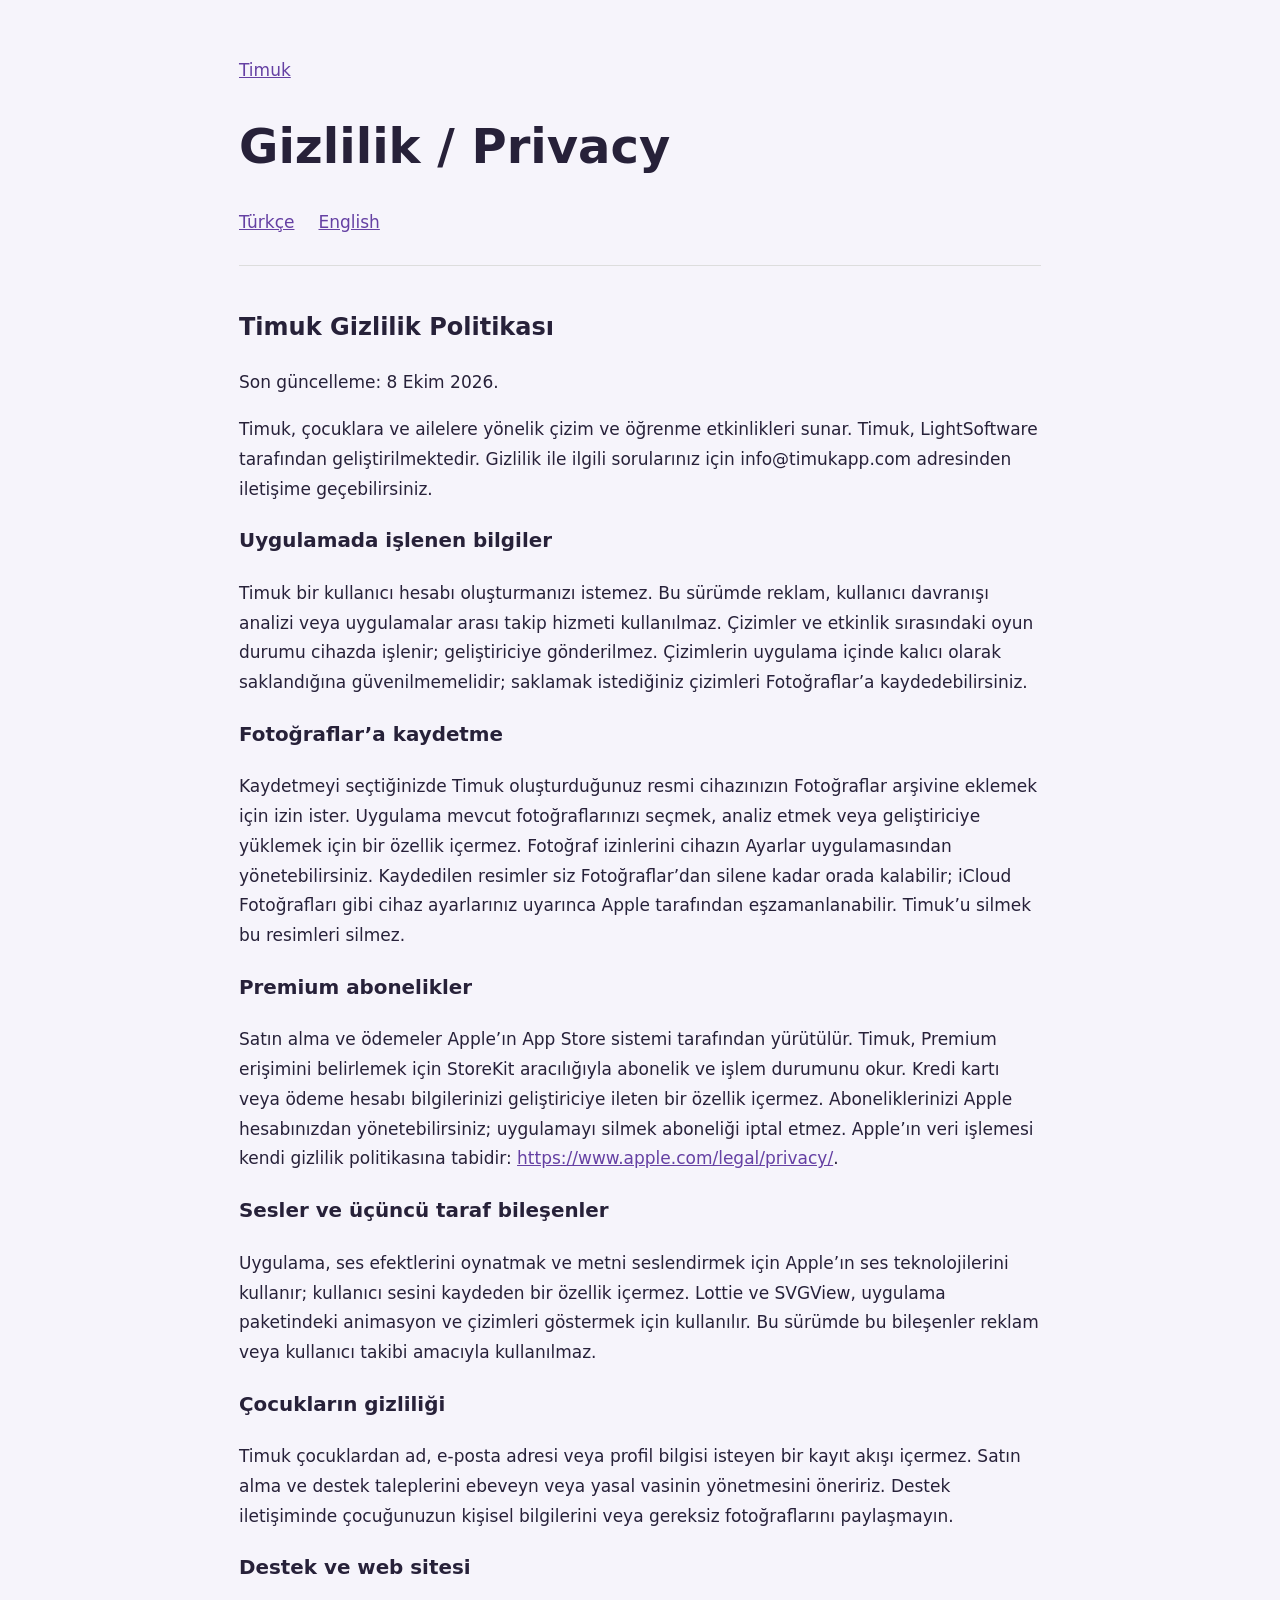
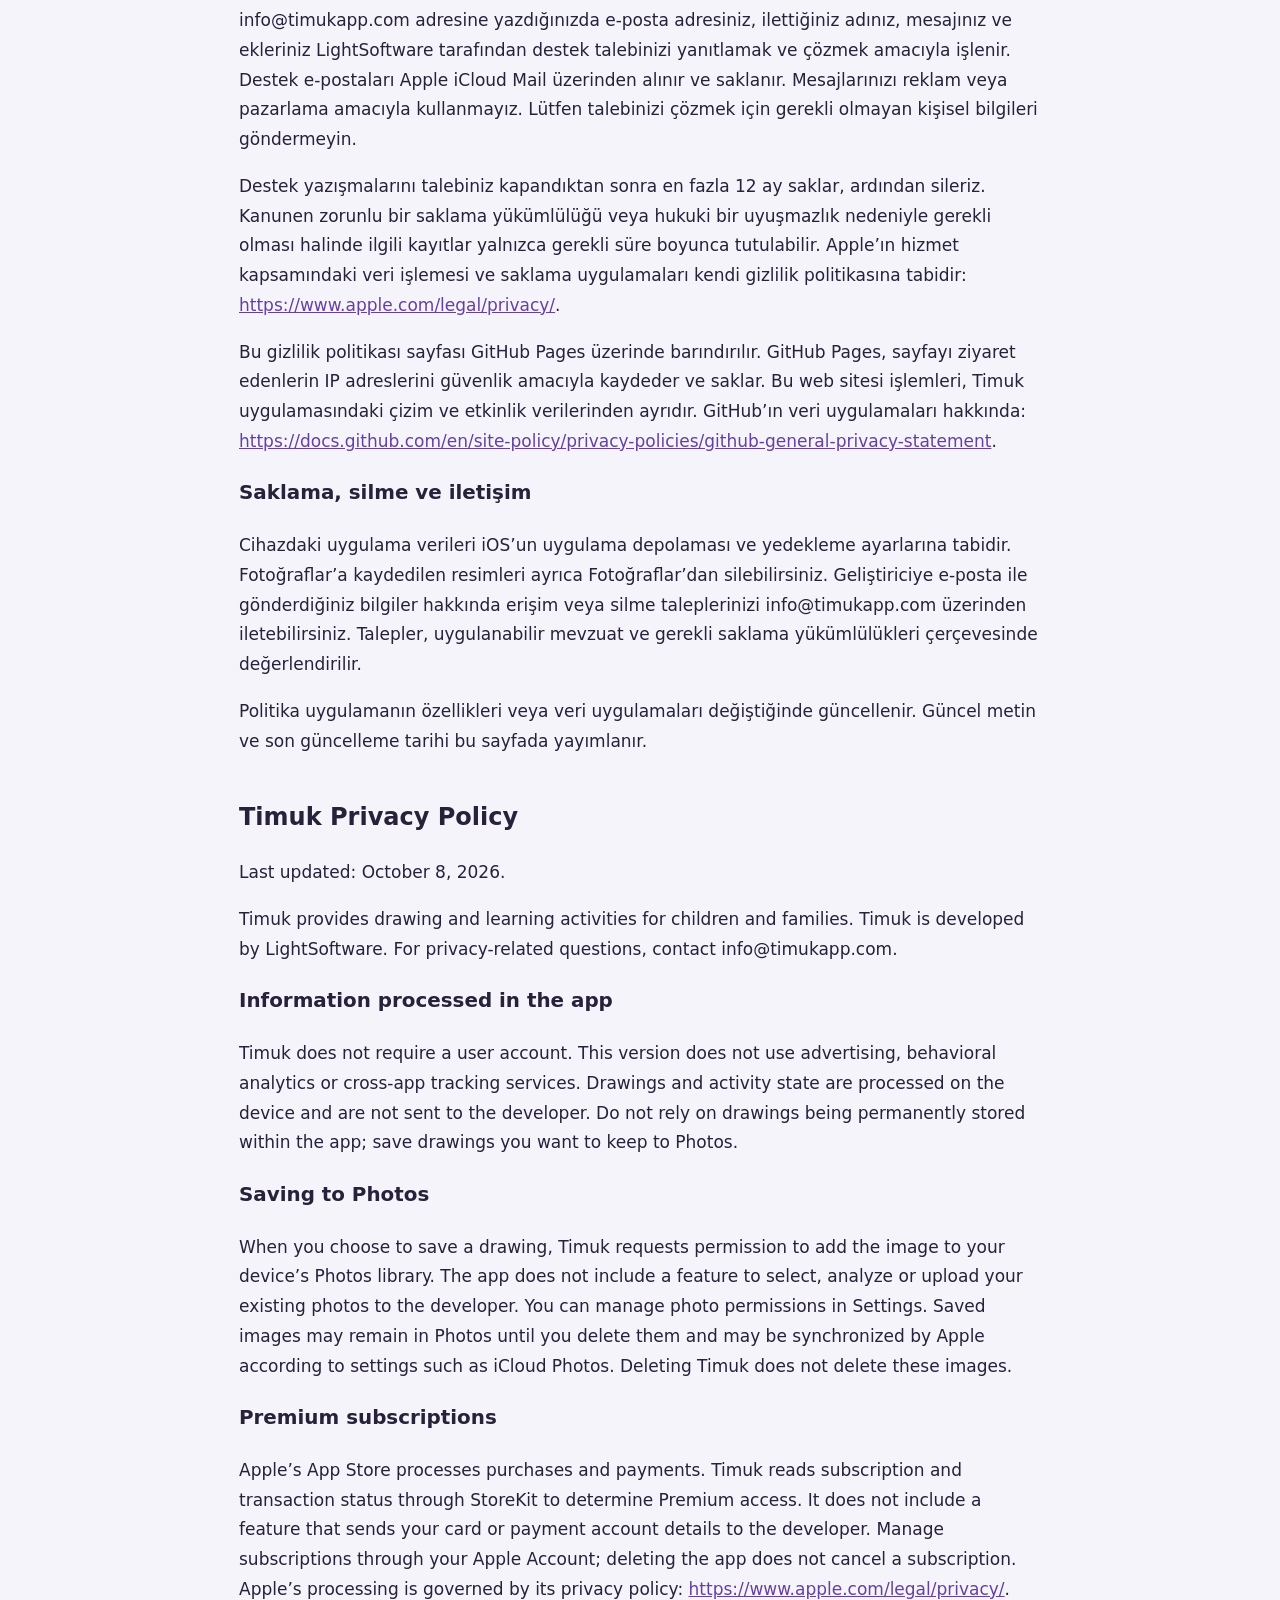
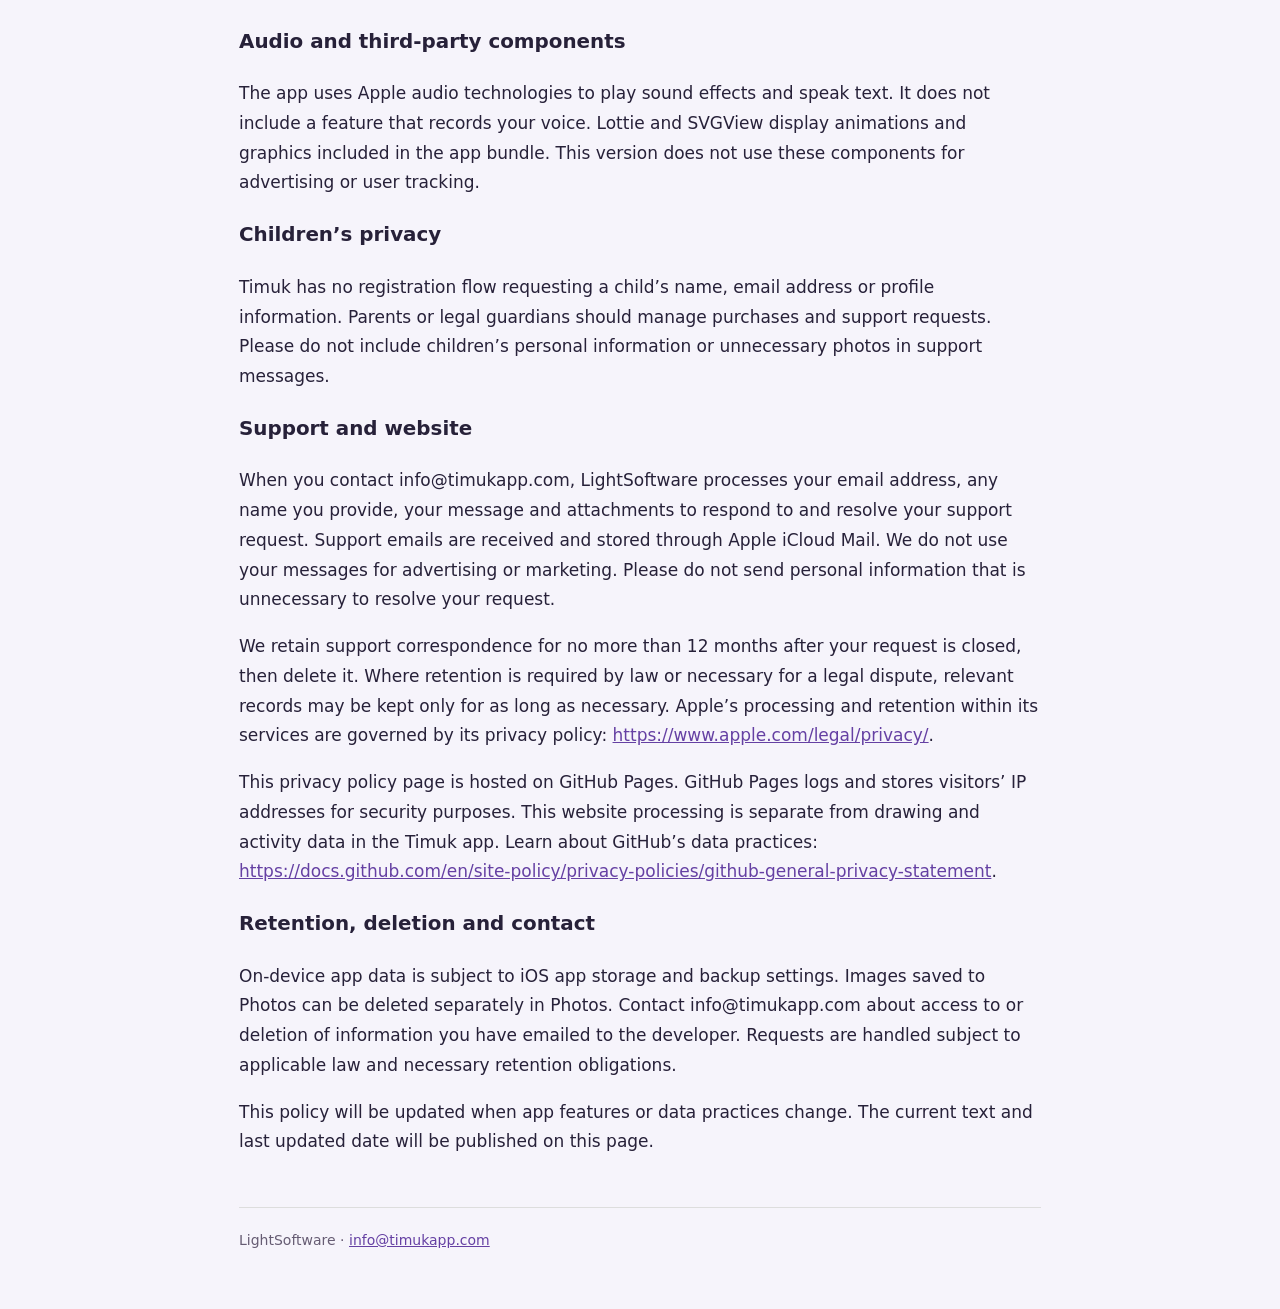
==== privacy/index.html @ cdafd4f1 "Add files via upload" ====
<!doctype html>
<html lang="tr"><head><meta charset="utf-8"><meta name="viewport" content="width=device-width,initial-scale=1"><title>Timuk Gizlilik Politikası / Privacy Policy</title><link rel="stylesheet" href="../style.css"></head><body><main><header><a href="../">Timuk</a><h1>Gizlilik / Privacy</h1><nav aria-label="Language"><a href="#turkce" lang="tr">Türkçe</a><a href="#english" lang="en">English</a></nav></header><section id="turkce" lang="tr"><h2>Timuk Gizlilik Politikası</h2>
<p>Son güncelleme: 8 Ekim 2026.</p>
<p>Timuk, çocuklara ve ailelere yönelik çizim ve öğrenme etkinlikleri sunar. Timuk, LightSoftware tarafından geliştirilmektedir. Gizlilik ile ilgili sorularınız için info@timukapp.com adresinden iletişime geçebilirsiniz.</p>
<h3>Uygulamada işlenen bilgiler</h3>
<p>Timuk bir kullanıcı hesabı oluşturmanızı istemez. Bu sürümde reklam, kullanıcı davranışı analizi veya uygulamalar arası takip hizmeti kullanılmaz. Çizimler ve etkinlik sırasındaki oyun durumu cihazda işlenir; geliştiriciye gönderilmez. Çizimlerin uygulama içinde kalıcı olarak saklandığına güvenilmemelidir; saklamak istediğiniz çizimleri Fotoğraflar’a kaydedebilirsiniz.</p>
<h3>Fotoğraflar’a kaydetme</h3>
<p>Kaydetmeyi seçtiğinizde Timuk oluşturduğunuz resmi cihazınızın Fotoğraflar arşivine eklemek için izin ister. Uygulama mevcut fotoğraflarınızı seçmek, analiz etmek veya geliştiriciye yüklemek için bir özellik içermez. Fotoğraf izinlerini cihazın Ayarlar uygulamasından yönetebilirsiniz. Kaydedilen resimler siz Fotoğraflar’dan silene kadar orada kalabilir; iCloud Fotoğrafları gibi cihaz ayarlarınız uyarınca Apple tarafından eşzamanlanabilir. Timuk’u silmek bu resimleri silmez.</p>
<h3>Premium abonelikler</h3>
<p>Satın alma ve ödemeler Apple’ın App Store sistemi tarafından yürütülür. Timuk, Premium erişimini belirlemek için StoreKit aracılığıyla abonelik ve işlem durumunu okur. Kredi kartı veya ödeme hesabı bilgilerinizi geliştiriciye ileten bir özellik içermez. Aboneliklerinizi Apple hesabınızdan yönetebilirsiniz; uygulamayı silmek aboneliği iptal etmez. Apple’ın veri işlemesi kendi gizlilik politikasına tabidir: <a href="https://www.apple.com/legal/privacy/">https://www.apple.com/legal/privacy/</a>.</p>
<h3>Sesler ve üçüncü taraf bileşenler</h3>
<p>Uygulama, ses efektlerini oynatmak ve metni seslendirmek için Apple’ın ses teknolojilerini kullanır; kullanıcı sesini kaydeden bir özellik içermez. Lottie ve SVGView, uygulama paketindeki animasyon ve çizimleri göstermek için kullanılır. Bu sürümde bu bileşenler reklam veya kullanıcı takibi amacıyla kullanılmaz.</p>
<h3>Çocukların gizliliği</h3>
<p>Timuk çocuklardan ad, e-posta adresi veya profil bilgisi isteyen bir kayıt akışı içermez. Satın alma ve destek taleplerini ebeveyn veya yasal vasinin yönetmesini öneririz. Destek iletişiminde çocuğunuzun kişisel bilgilerini veya gereksiz fotoğraflarını paylaşmayın.</p>
<h3>Destek ve web sitesi</h3>
<p>info@timukapp.com adresine yazdığınızda e-posta adresiniz, ilettiğiniz adınız, mesajınız ve ekleriniz LightSoftware tarafından destek talebinizi yanıtlamak ve çözmek amacıyla işlenir. Destek e-postaları Apple iCloud Mail üzerinden alınır ve saklanır. Mesajlarınızı reklam veya pazarlama amacıyla kullanmayız. Lütfen talebinizi çözmek için gerekli olmayan kişisel bilgileri göndermeyin.</p>
<p>Destek yazışmalarını talebiniz kapandıktan sonra en fazla 12 ay saklar, ardından sileriz. Kanunen zorunlu bir saklama yükümlülüğü veya hukuki bir uyuşmazlık nedeniyle gerekli olması halinde ilgili kayıtlar yalnızca gerekli süre boyunca tutulabilir. Apple’ın hizmet kapsamındaki veri işlemesi ve saklama uygulamaları kendi gizlilik politikasına tabidir: <a href="https://www.apple.com/legal/privacy/">https://www.apple.com/legal/privacy/</a>.</p>
<p>Bu gizlilik politikası sayfası GitHub Pages üzerinde barındırılır. GitHub Pages, sayfayı ziyaret edenlerin IP adreslerini güvenlik amacıyla kaydeder ve saklar. Bu web sitesi işlemleri, Timuk uygulamasındaki çizim ve etkinlik verilerinden ayrıdır. GitHub’ın veri uygulamaları hakkında: <a href="https://docs.github.com/en/site-policy/privacy-policies/github-general-privacy-statement">https://docs.github.com/en/site-policy/privacy-policies/github-general-privacy-statement</a>.</p>
<h3>Saklama, silme ve iletişim</h3>
<p>Cihazdaki uygulama verileri iOS’un uygulama depolaması ve yedekleme ayarlarına tabidir. Fotoğraflar’a kaydedilen resimleri ayrıca Fotoğraflar’dan silebilirsiniz. Geliştiriciye e-posta ile gönderdiğiniz bilgiler hakkında erişim veya silme taleplerinizi info@timukapp.com üzerinden iletebilirsiniz. Talepler, uygulanabilir mevzuat ve gerekli saklama yükümlülükleri çerçevesinde değerlendirilir.</p>
<p>Politika uygulamanın özellikleri veya veri uygulamaları değiştiğinde güncellenir. Güncel metin ve son güncelleme tarihi bu sayfada yayımlanır.</p></section><section id="english" lang="en"><h2>Timuk Privacy Policy</h2>
<p>Last updated: October 8, 2026.</p>
<p>Timuk provides drawing and learning activities for children and families. Timuk is developed by LightSoftware. For privacy-related questions, contact info@timukapp.com.</p>
<h3>Information processed in the app</h3>
<p>Timuk does not require a user account. This version does not use advertising, behavioral analytics or cross-app tracking services. Drawings and activity state are processed on the device and are not sent to the developer. Do not rely on drawings being permanently stored within the app; save drawings you want to keep to Photos.</p>
<h3>Saving to Photos</h3>
<p>When you choose to save a drawing, Timuk requests permission to add the image to your device’s Photos library. The app does not include a feature to select, analyze or upload your existing photos to the developer. You can manage photo permissions in Settings. Saved images may remain in Photos until you delete them and may be synchronized by Apple according to settings such as iCloud Photos. Deleting Timuk does not delete these images.</p>
<h3>Premium subscriptions</h3>
<p>Apple’s App Store processes purchases and payments. Timuk reads subscription and transaction status through StoreKit to determine Premium access. It does not include a feature that sends your card or payment account details to the developer. Manage subscriptions through your Apple Account; deleting the app does not cancel a subscription. Apple’s processing is governed by its privacy policy: <a href="https://www.apple.com/legal/privacy/">https://www.apple.com/legal/privacy/</a>.</p>
<h3>Audio and third-party components</h3>
<p>The app uses Apple audio technologies to play sound effects and speak text. It does not include a feature that records your voice. Lottie and SVGView display animations and graphics included in the app bundle. This version does not use these components for advertising or user tracking.</p>
<h3>Children’s privacy</h3>
<p>Timuk has no registration flow requesting a child’s name, email address or profile information. Parents or legal guardians should manage purchases and support requests. Please do not include children’s personal information or unnecessary photos in support messages.</p>
<h3>Support and website</h3>
<p>When you contact info@timukapp.com, LightSoftware processes your email address, any name you provide, your message and attachments to respond to and resolve your support request. Support emails are received and stored through Apple iCloud Mail. We do not use your messages for advertising or marketing. Please do not send personal information that is unnecessary to resolve your request.</p>
<p>We retain support correspondence for no more than 12 months after your request is closed, then delete it. Where retention is required by law or necessary for a legal dispute, relevant records may be kept only for as long as necessary. Apple’s processing and retention within its services are governed by its privacy policy: <a href="https://www.apple.com/legal/privacy/">https://www.apple.com/legal/privacy/</a>.</p>
<p>This privacy policy page is hosted on GitHub Pages. GitHub Pages logs and stores visitors’ IP addresses for security purposes. This website processing is separate from drawing and activity data in the Timuk app. Learn about GitHub’s data practices: <a href="https://docs.github.com/en/site-policy/privacy-policies/github-general-privacy-statement">https://docs.github.com/en/site-policy/privacy-policies/github-general-privacy-statement</a>.</p>
<h3>Retention, deletion and contact</h3>
<p>On-device app data is subject to iOS app storage and backup settings. Images saved to Photos can be deleted separately in Photos. Contact info@timukapp.com about access to or deletion of information you have emailed to the developer. Requests are handled subject to applicable law and necessary retention obligations.</p>
<p>This policy will be updated when app features or data practices change. The current text and last updated date will be published on this page.</p></section><footer>LightSoftware · <a href="mailto:info@timukapp.com">info@timukapp.com</a></footer></main></body></html>
---- style.css ----
*{box-sizing:border-box}body{margin:0;background:#f6f4fb;color:#272139;font:17px/1.75 system-ui,-apple-system,sans-serif}main{max-width:850px;margin:auto;padding:56px 24px}nav{display:flex;gap:24px;flex-wrap:wrap}a{color:#6540a3;overflow-wrap:anywhere}h1{font-size:clamp(32px,6vw,48px);line-height:1.2}h2{font-size:24px;margin-top:36px}header{padding-bottom:28px;border-bottom:1px solid #ddd}section{margin-top:40px}footer{margin-top:50px;border-top:1px solid #ddd;padding-top:20px;font-size:14px;color:#665c73}.brand{font-weight:800;letter-spacing:.04em}.button{display:inline-block;background:#6540a3;color:white;padding:12px 22px;border-radius:12px;text-decoration:none}
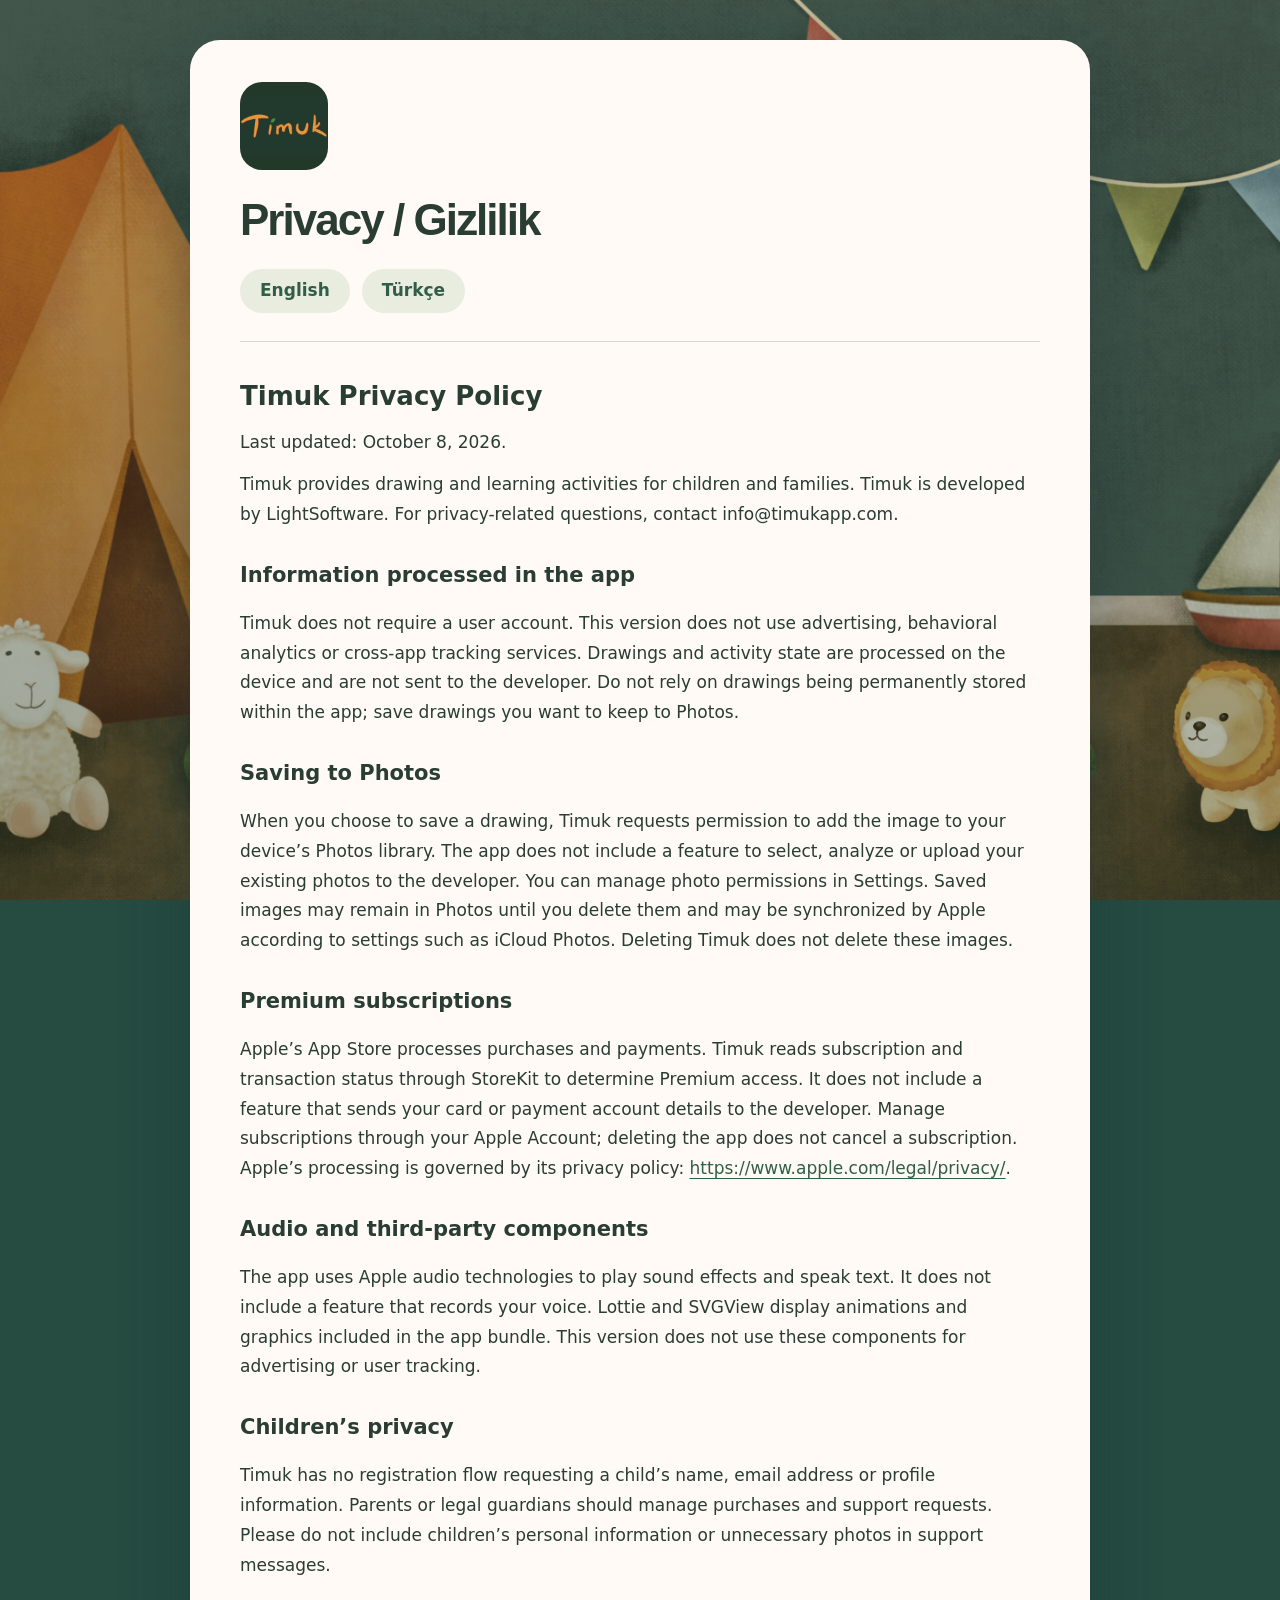
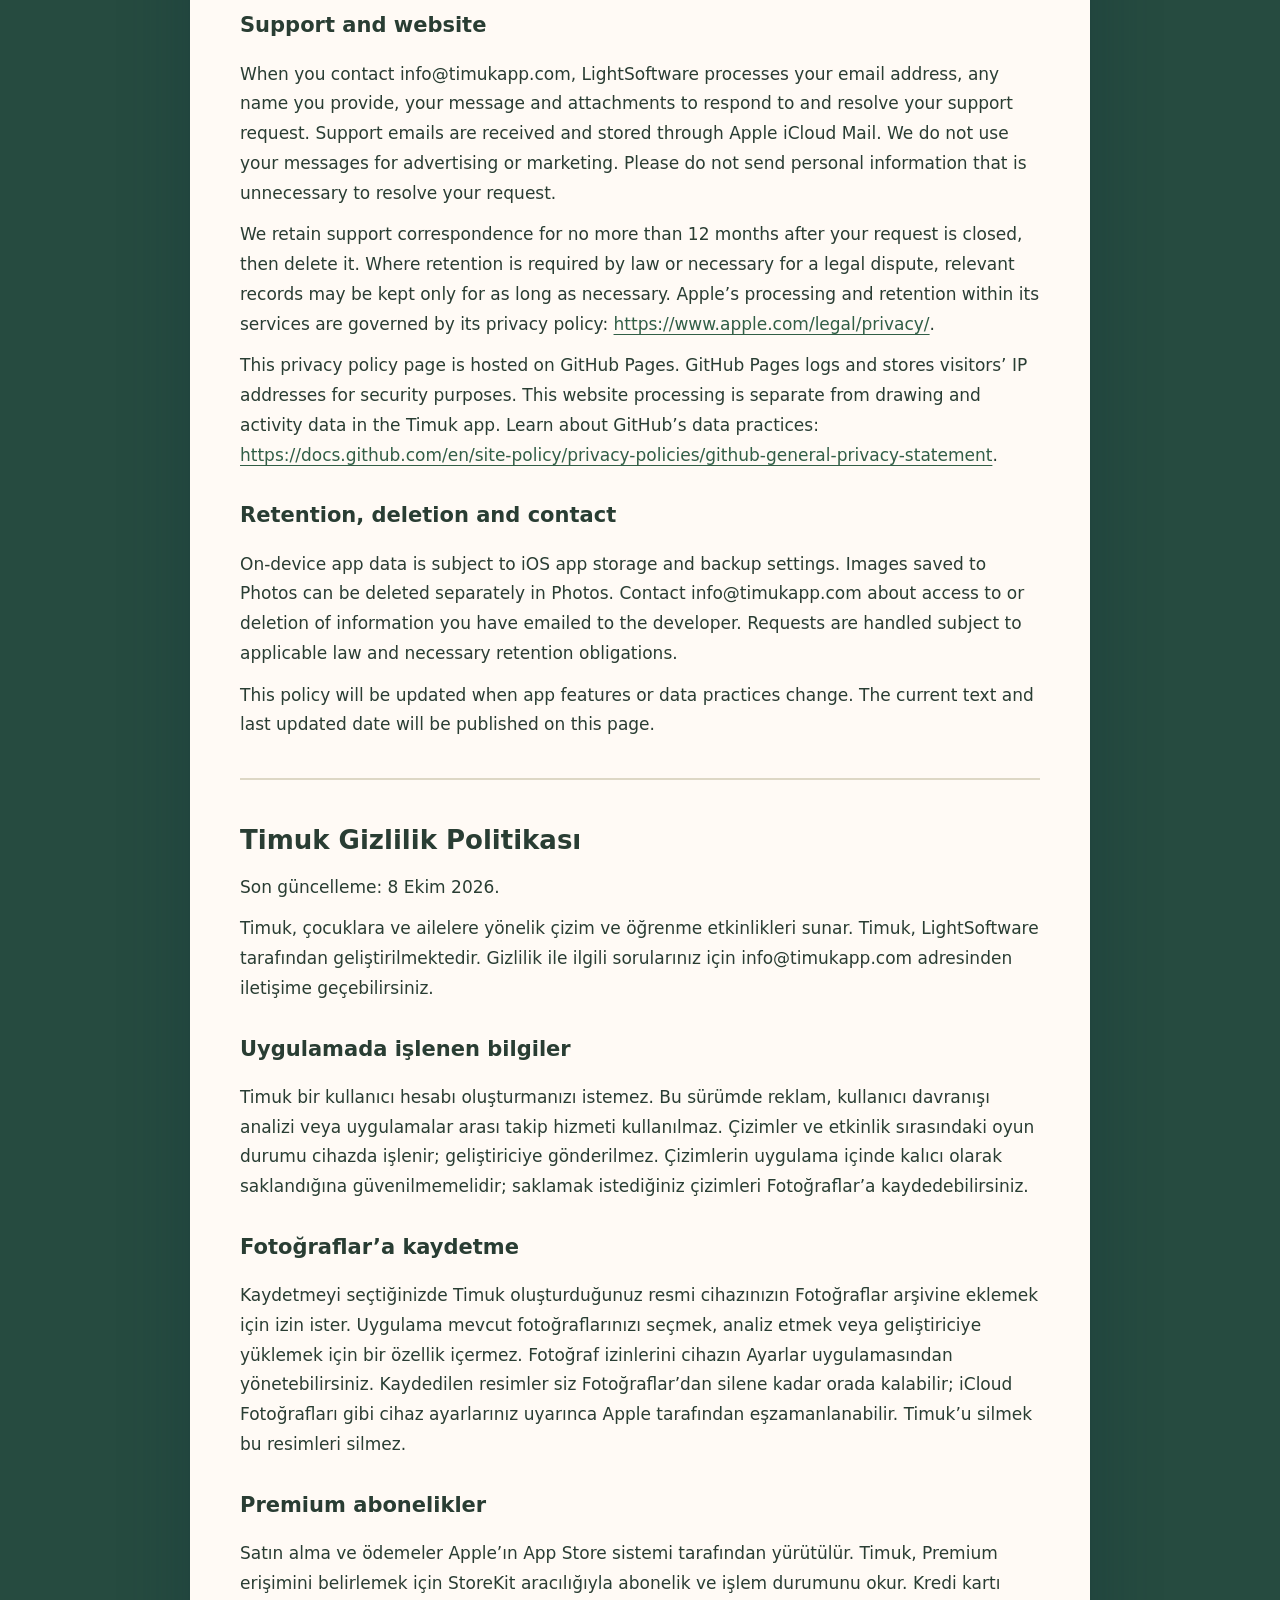
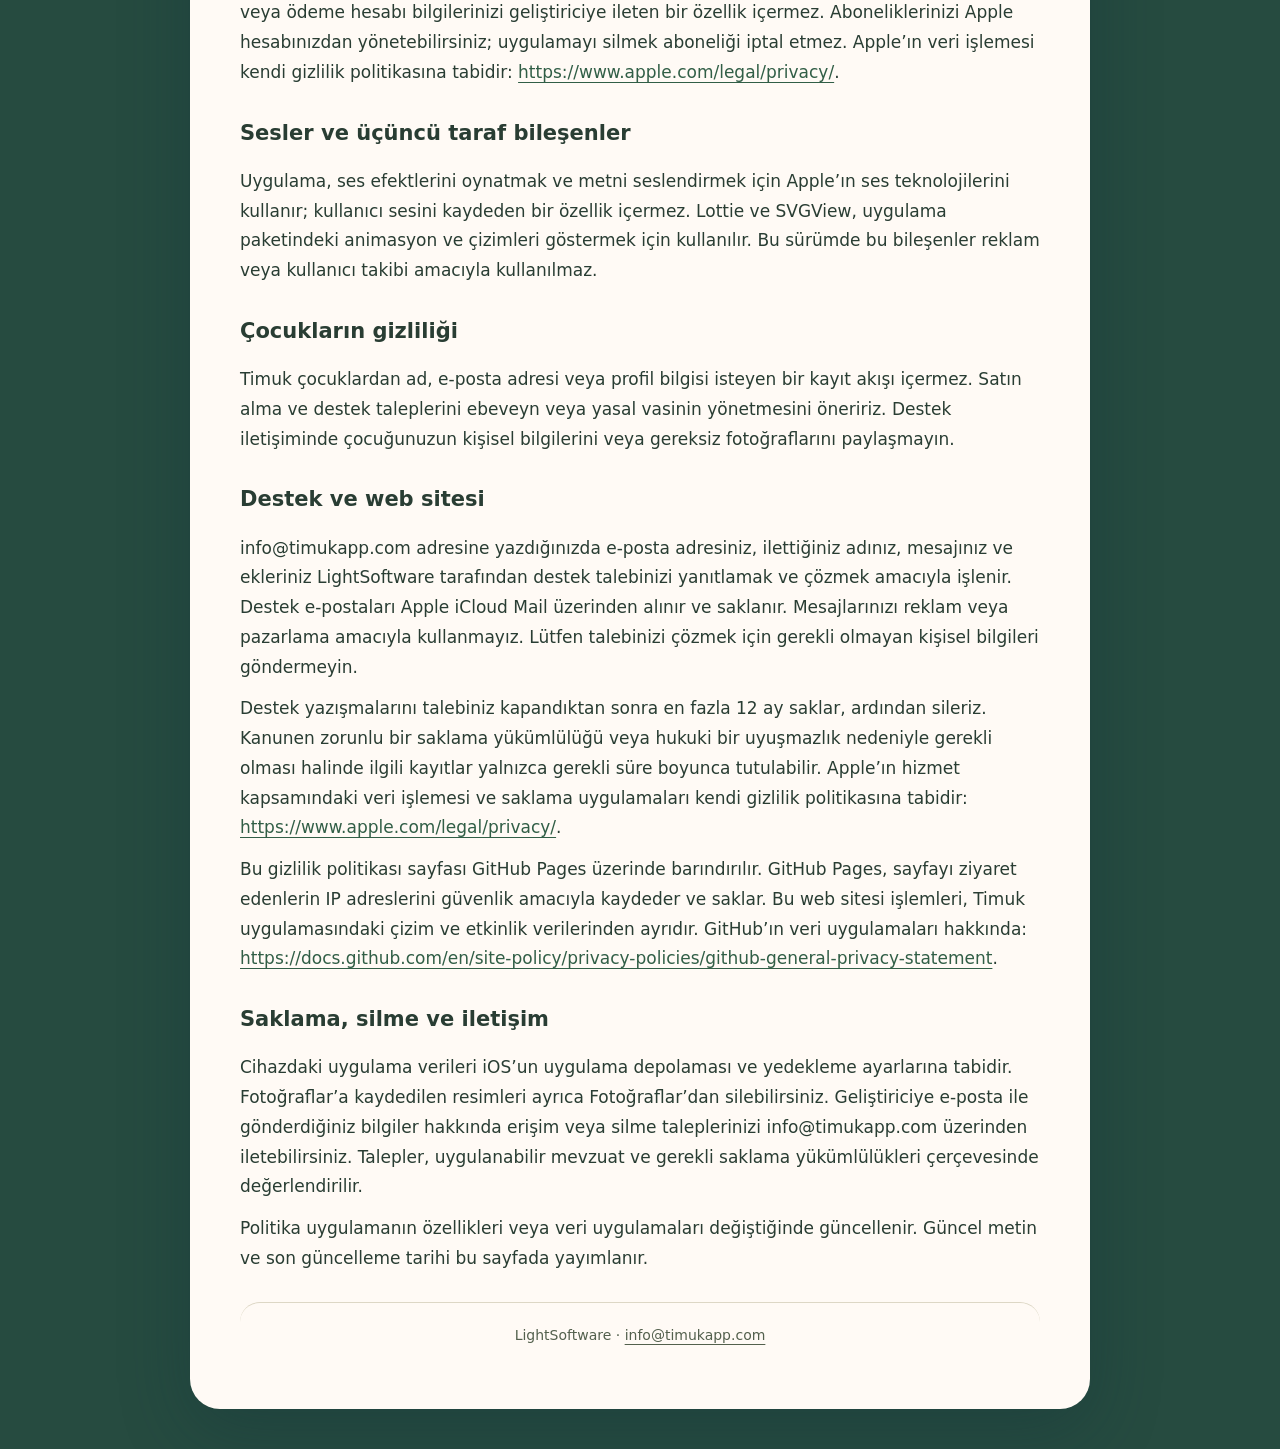
==== commit 4fdd8d01: "Update Timuk website branding." ====
--- a/privacy/index.html
+++ b/privacy/index.html
@@ -1,5 +1,24 @@
 <!doctype html>
-<html lang="tr"><head><meta charset="utf-8"><meta name="viewport" content="width=device-width,initial-scale=1"><title>Timuk Gizlilik Politikası / Privacy Policy</title><link rel="stylesheet" href="../style.css"></head><body><main><header><a href="../">Timuk</a><h1>Gizlilik / Privacy</h1><nav aria-label="Language"><a href="#turkce" lang="tr">Türkçe</a><a href="#english" lang="en">English</a></nav></header><section id="turkce" lang="tr"><h2>Timuk Gizlilik Politikası</h2>
+<html lang="en"><head><meta charset="utf-8"><meta name="viewport" content="width=device-width,initial-scale=1"><link rel="icon" href="../assets/timuk-logo.jpg"><title>Timuk Privacy Policy / Gizlilik Politikası</title><link rel="stylesheet" href="../style.css"></head><body class="policy"><main><header><a class="logo-link" href="../"><img src="../assets/timuk-logo.jpg" alt="Timuk home / ana sayfa" width="88" height="88"></a><h1>Privacy / <span lang="tr">Gizlilik</span></h1><nav aria-label="Language"><a href="#english" lang="en">English</a><a href="#turkce" lang="tr">Türkçe</a></nav></header><section id="english" lang="en"><h2>Timuk Privacy Policy</h2>
+<p>Last updated: October 8, 2026.</p>
+<p>Timuk provides drawing and learning activities for children and families. Timuk is developed by LightSoftware. For privacy-related questions, contact info@timukapp.com.</p>
+<h3>Information processed in the app</h3>
+<p>Timuk does not require a user account. This version does not use advertising, behavioral analytics or cross-app tracking services. Drawings and activity state are processed on the device and are not sent to the developer. Do not rely on drawings being permanently stored within the app; save drawings you want to keep to Photos.</p>
+<h3>Saving to Photos</h3>
+<p>When you choose to save a drawing, Timuk requests permission to add the image to your device’s Photos library. The app does not include a feature to select, analyze or upload your existing photos to the developer. You can manage photo permissions in Settings. Saved images may remain in Photos until you delete them and may be synchronized by Apple according to settings such as iCloud Photos. Deleting Timuk does not delete these images.</p>
+<h3>Premium subscriptions</h3>
+<p>Apple’s App Store processes purchases and payments. Timuk reads subscription and transaction status through StoreKit to determine Premium access. It does not include a feature that sends your card or payment account details to the developer. Manage subscriptions through your Apple Account; deleting the app does not cancel a subscription. Apple’s processing is governed by its privacy policy: <a href="https://www.apple.com/legal/privacy/">https://www.apple.com/legal/privacy/</a>.</p>
+<h3>Audio and third-party components</h3>
+<p>The app uses Apple audio technologies to play sound effects and speak text. It does not include a feature that records your voice. Lottie and SVGView display animations and graphics included in the app bundle. This version does not use these components for advertising or user tracking.</p>
+<h3>Children’s privacy</h3>
+<p>Timuk has no registration flow requesting a child’s name, email address or profile information. Parents or legal guardians should manage purchases and support requests. Please do not include children’s personal information or unnecessary photos in support messages.</p>
+<h3>Support and website</h3>
+<p>When you contact info@timukapp.com, LightSoftware processes your email address, any name you provide, your message and attachments to respond to and resolve your support request. Support emails are received and stored through Apple iCloud Mail. We do not use your messages for advertising or marketing. Please do not send personal information that is unnecessary to resolve your request.</p>
+<p>We retain support correspondence for no more than 12 months after your request is closed, then delete it. Where retention is required by law or necessary for a legal dispute, relevant records may be kept only for as long as necessary. Apple’s processing and retention within its services are governed by its privacy policy: <a href="https://www.apple.com/legal/privacy/">https://www.apple.com/legal/privacy/</a>.</p>
+<p>This privacy policy page is hosted on GitHub Pages. GitHub Pages logs and stores visitors’ IP addresses for security purposes. This website processing is separate from drawing and activity data in the Timuk app. Learn about GitHub’s data practices: <a href="https://docs.github.com/en/site-policy/privacy-policies/github-general-privacy-statement">https://docs.github.com/en/site-policy/privacy-policies/github-general-privacy-statement</a>.</p>
+<h3>Retention, deletion and contact</h3>
+<p>On-device app data is subject to iOS app storage and backup settings. Images saved to Photos can be deleted separately in Photos. Contact info@timukapp.com about access to or deletion of information you have emailed to the developer. Requests are handled subject to applicable law and necessary retention obligations.</p>
+<p>This policy will be updated when app features or data practices change. The current text and last updated date will be published on this page.</p></section><section id="turkce" lang="tr"><h2>Timuk Gizlilik Politikası</h2>
 <p>Son güncelleme: 8 Ekim 2026.</p>
 <p>Timuk, çocuklara ve ailelere yönelik çizim ve öğrenme etkinlikleri sunar. Timuk, LightSoftware tarafından geliştirilmektedir. Gizlilik ile ilgili sorularınız için info@timukapp.com adresinden iletişime geçebilirsiniz.</p>
 <h3>Uygulamada işlenen bilgiler</h3>
@@ -18,23 +37,4 @@
 <p>Bu gizlilik politikası sayfası GitHub Pages üzerinde barındırılır. GitHub Pages, sayfayı ziyaret edenlerin IP adreslerini güvenlik amacıyla kaydeder ve saklar. Bu web sitesi işlemleri, Timuk uygulamasındaki çizim ve etkinlik verilerinden ayrıdır. GitHub’ın veri uygulamaları hakkında: <a href="https://docs.github.com/en/site-policy/privacy-policies/github-general-privacy-statement">https://docs.github.com/en/site-policy/privacy-policies/github-general-privacy-statement</a>.</p>
 <h3>Saklama, silme ve iletişim</h3>
 <p>Cihazdaki uygulama verileri iOS’un uygulama depolaması ve yedekleme ayarlarına tabidir. Fotoğraflar’a kaydedilen resimleri ayrıca Fotoğraflar’dan silebilirsiniz. Geliştiriciye e-posta ile gönderdiğiniz bilgiler hakkında erişim veya silme taleplerinizi info@timukapp.com üzerinden iletebilirsiniz. Talepler, uygulanabilir mevzuat ve gerekli saklama yükümlülükleri çerçevesinde değerlendirilir.</p>
-<p>Politika uygulamanın özellikleri veya veri uygulamaları değiştiğinde güncellenir. Güncel metin ve son güncelleme tarihi bu sayfada yayımlanır.</p></section><section id="english" lang="en"><h2>Timuk Privacy Policy</h2>
-<p>Last updated: October 8, 2026.</p>
-<p>Timuk provides drawing and learning activities for children and families. Timuk is developed by LightSoftware. For privacy-related questions, contact info@timukapp.com.</p>
-<h3>Information processed in the app</h3>
-<p>Timuk does not require a user account. This version does not use advertising, behavioral analytics or cross-app tracking services. Drawings and activity state are processed on the device and are not sent to the developer. Do not rely on drawings being permanently stored within the app; save drawings you want to keep to Photos.</p>
-<h3>Saving to Photos</h3>
-<p>When you choose to save a drawing, Timuk requests permission to add the image to your device’s Photos library. The app does not include a feature to select, analyze or upload your existing photos to the developer. You can manage photo permissions in Settings. Saved images may remain in Photos until you delete them and may be synchronized by Apple according to settings such as iCloud Photos. Deleting Timuk does not delete these images.</p>
-<h3>Premium subscriptions</h3>
-<p>Apple’s App Store processes purchases and payments. Timuk reads subscription and transaction status through StoreKit to determine Premium access. It does not include a feature that sends your card or payment account details to the developer. Manage subscriptions through your Apple Account; deleting the app does not cancel a subscription. Apple’s processing is governed by its privacy policy: <a href="https://www.apple.com/legal/privacy/">https://www.apple.com/legal/privacy/</a>.</p>
-<h3>Audio and third-party components</h3>
-<p>The app uses Apple audio technologies to play sound effects and speak text. It does not include a feature that records your voice. Lottie and SVGView display animations and graphics included in the app bundle. This version does not use these components for advertising or user tracking.</p>
-<h3>Children’s privacy</h3>
-<p>Timuk has no registration flow requesting a child’s name, email address or profile information. Parents or legal guardians should manage purchases and support requests. Please do not include children’s personal information or unnecessary photos in support messages.</p>
-<h3>Support and website</h3>
-<p>When you contact info@timukapp.com, LightSoftware processes your email address, any name you provide, your message and attachments to respond to and resolve your support request. Support emails are received and stored through Apple iCloud Mail. We do not use your messages for advertising or marketing. Please do not send personal information that is unnecessary to resolve your request.</p>
-<p>We retain support correspondence for no more than 12 months after your request is closed, then delete it. Where retention is required by law or necessary for a legal dispute, relevant records may be kept only for as long as necessary. Apple’s processing and retention within its services are governed by its privacy policy: <a href="https://www.apple.com/legal/privacy/">https://www.apple.com/legal/privacy/</a>.</p>
-<p>This privacy policy page is hosted on GitHub Pages. GitHub Pages logs and stores visitors’ IP addresses for security purposes. This website processing is separate from drawing and activity data in the Timuk app. Learn about GitHub’s data practices: <a href="https://docs.github.com/en/site-policy/privacy-policies/github-general-privacy-statement">https://docs.github.com/en/site-policy/privacy-policies/github-general-privacy-statement</a>.</p>
-<h3>Retention, deletion and contact</h3>
-<p>On-device app data is subject to iOS app storage and backup settings. Images saved to Photos can be deleted separately in Photos. Contact info@timukapp.com about access to or deletion of information you have emailed to the developer. Requests are handled subject to applicable law and necessary retention obligations.</p>
-<p>This policy will be updated when app features or data practices change. The current text and last updated date will be published on this page.</p></section><footer>LightSoftware · <a href="mailto:info@timukapp.com">info@timukapp.com</a></footer></main></body></html>+<p>Politika uygulamanın özellikleri veya veri uygulamaları değiştiğinde güncellenir. Güncel metin ve son güncelleme tarihi bu sayfada yayımlanır.</p></section><footer>LightSoftware · <a href="mailto:info@timukapp.com">info@timukapp.com</a></footer></main></body></html>
--- a/style.css
+++ b/style.css
@@ -1 +1 @@
-*{box-sizing:border-box}body{margin:0;background:#f6f4fb;color:#272139;font:17px/1.75 system-ui,-apple-system,sans-serif}main{max-width:850px;margin:auto;padding:56px 24px}nav{display:flex;gap:24px;flex-wrap:wrap}a{color:#6540a3;overflow-wrap:anywhere}h1{font-size:clamp(32px,6vw,48px);line-height:1.2}h2{font-size:24px;margin-top:36px}header{padding-bottom:28px;border-bottom:1px solid #ddd}section{margin-top:40px}footer{margin-top:50px;border-top:1px solid #ddd;padding-top:20px;font-size:14px;color:#665c73}.brand{font-weight:800;letter-spacing:.04em}.button{display:inline-block;background:#6540a3;color:white;padding:12px 22px;border-radius:12px;text-decoration:none}+*{box-sizing:border-box}html{scroll-behavior:smooth}body{margin:0;background:#264b40;color:#293d33;font:17px/1.75 system-ui,-apple-system,BlinkMacSystemFont,sans-serif;background-image:linear-gradient(#203c3033,#203c3066),url('assets/playroom.png');background-position:top center;background-size:cover;background-attachment:fixed}main{max-width:1080px;margin:auto;padding:48px 32px}a{color:#315e46;text-underline-offset:4px;overflow-wrap:anywhere}a:focus-visible{outline:3px solid #df921f;outline-offset:5px}h1,h2,h3{line-height:1.25}h1{font-family:ui-rounded,'Trebuchet MS',sans-serif;font-size:clamp(36px,5vw,62px);letter-spacing:-.045em;margin:22px 0}h2{font-size:26px;margin:8px 0 16px}h3{font-size:21px;margin-top:32px}p{margin:12px 0}.hero{max-width:650px;margin:0 auto 32px;padding:34px 36px;text-align:center;border:1px solid #fff8;border-radius:38px;background:#fff9ebeF;box-shadow:0 18px 50px #172d3040}.app-logo{display:block;width:144px;height:144px;object-fit:cover;border-radius:32px;margin:0 auto 18px;box-shadow:0 9px 0 #d9b87755,0 14px 26px #25453322}.brand,.eyebrow{font-size:11px;font-weight:800;letter-spacing:.16em;color:#6a694c}.secondary-language{font-size:15px;color:#596858}.cards{display:grid;grid-template-columns:1fr 1fr;gap:22px}.cards section{background:#fffaf0;padding:30px;border:1px solid #e9d8b5;border-radius:26px;box-shadow:0 12px 30px #19302533}.button{display:inline-block;background:#315e46;color:#fffaf0;padding:13px 20px;border-radius:14px;text-decoration:none;font-size:15px;font-weight:700;box-shadow:0 4px 0 #203f30;transition:transform .15s}.button:hover{transform:translateY(-2px);background:#234b37}footer{margin:28px 0 0;padding:20px;text-align:center;border-radius:20px;background:#fffaf0ed;font-size:14px;color:#53604d}footer a{color:inherit}.policy main{max-width:900px;background:#fffaf5;margin:40px auto;border-radius:30px;padding:42px 50px;box-shadow:0 20px 70px #102f3955}.policy header{border-bottom:1px solid #d9d8c7;padding-bottom:28px}.policy h1{font-size:clamp(30px,5vw,44px)}.logo-link img{border-radius:22px;display:block}.policy nav{display:flex;gap:12px;flex-wrap:wrap}.policy nav a{background:#e9eddf;border-radius:24px;padding:7px 20px;text-decoration:none;font-weight:700}.policy section{margin-top:38px;scroll-margin-top:24px}.policy section+section{border-top:2px solid #ddd7c5;padding-top:36px}.policy footer{border-top:1px solid #ddd7c5;background:transparent}.policy p{overflow-wrap:anywhere}@media(max-width:650px){body{background-attachment:scroll;background-size:auto 100vh;background-repeat:no-repeat}main{padding:24px 16px}.hero{padding:26px 22px;border-radius:28px}.app-logo{width:116px;height:116px;border-radius:26px}.cards{grid-template-columns:1fr;gap:16px}.cards section{padding:24px}.policy main{margin:16px;border-radius:24px;padding:28px 22px}.policy h2{font-size:24px}}@media(prefers-reduced-motion:reduce){html{scroll-behavior:auto}.button{transition:none}}@media print{body{background:white}.policy main{box-shadow:none;margin:0;padding:0}.policy nav{display:none}}
